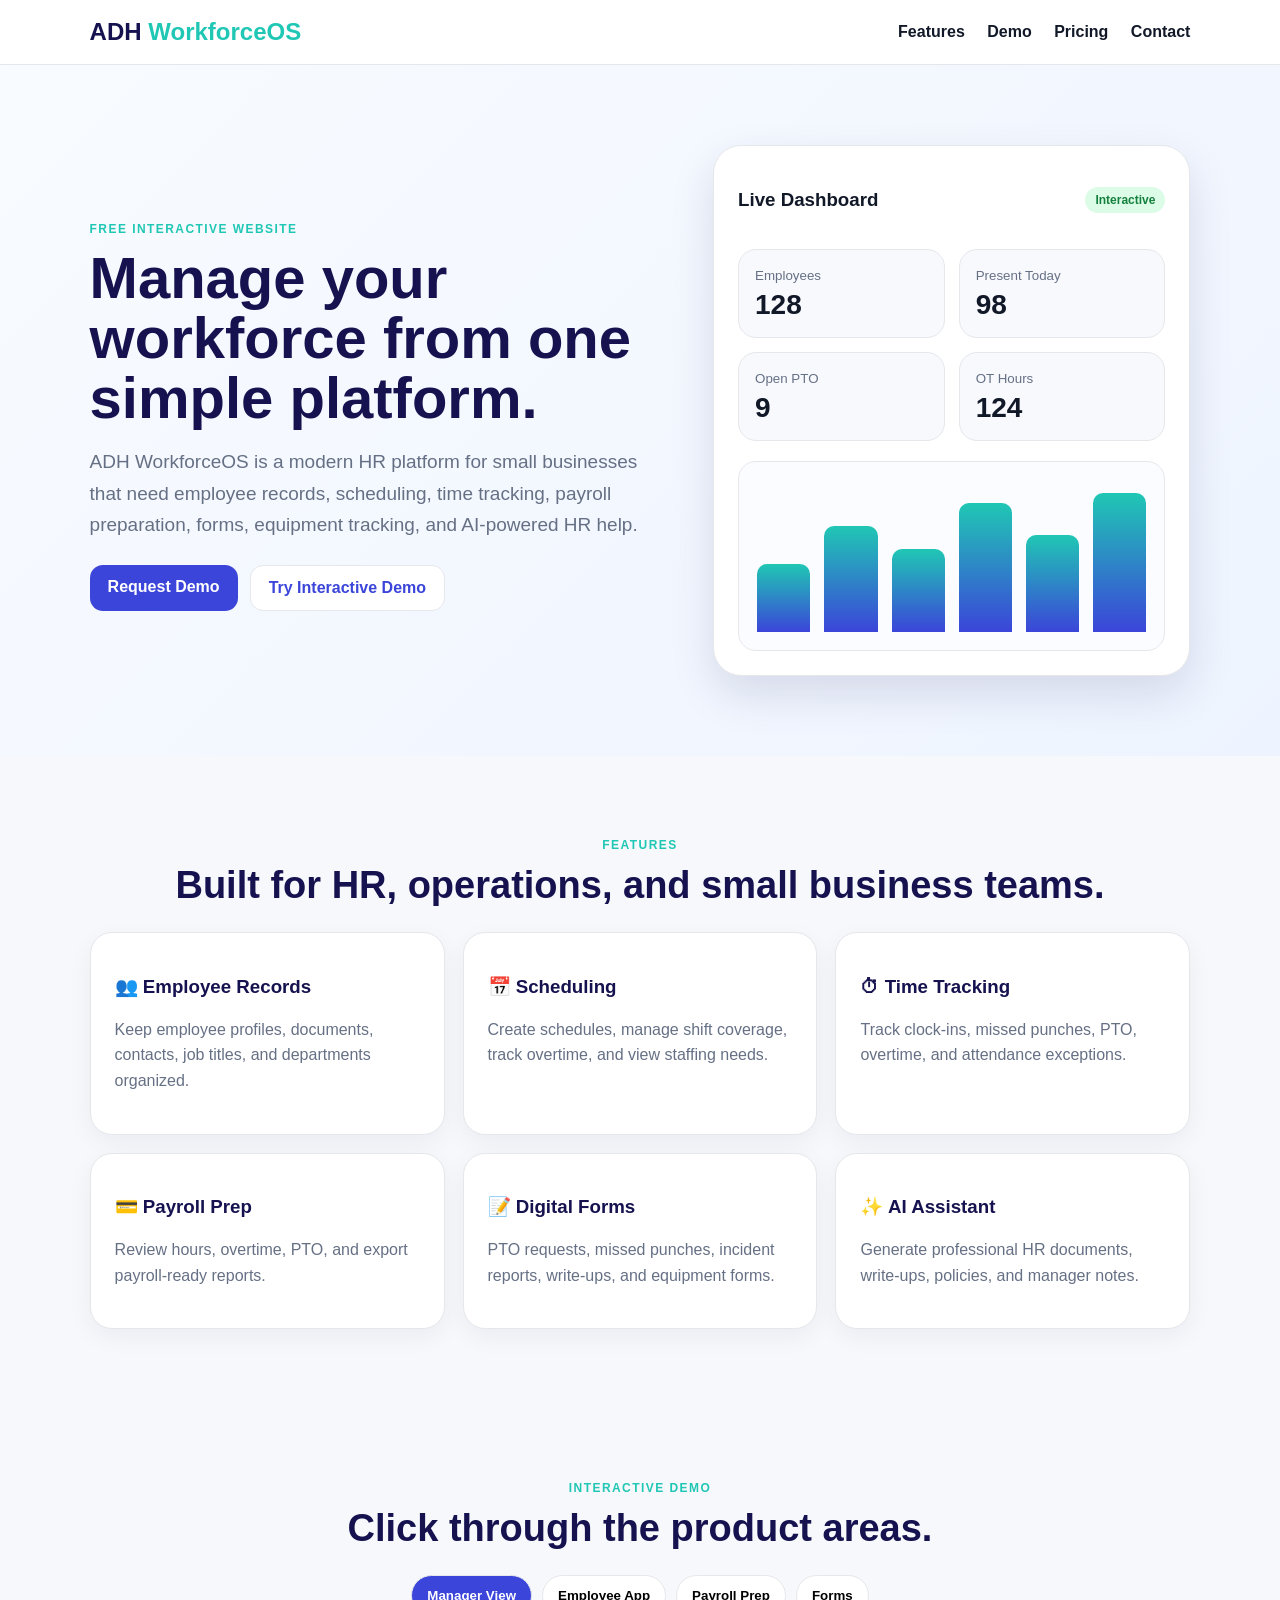
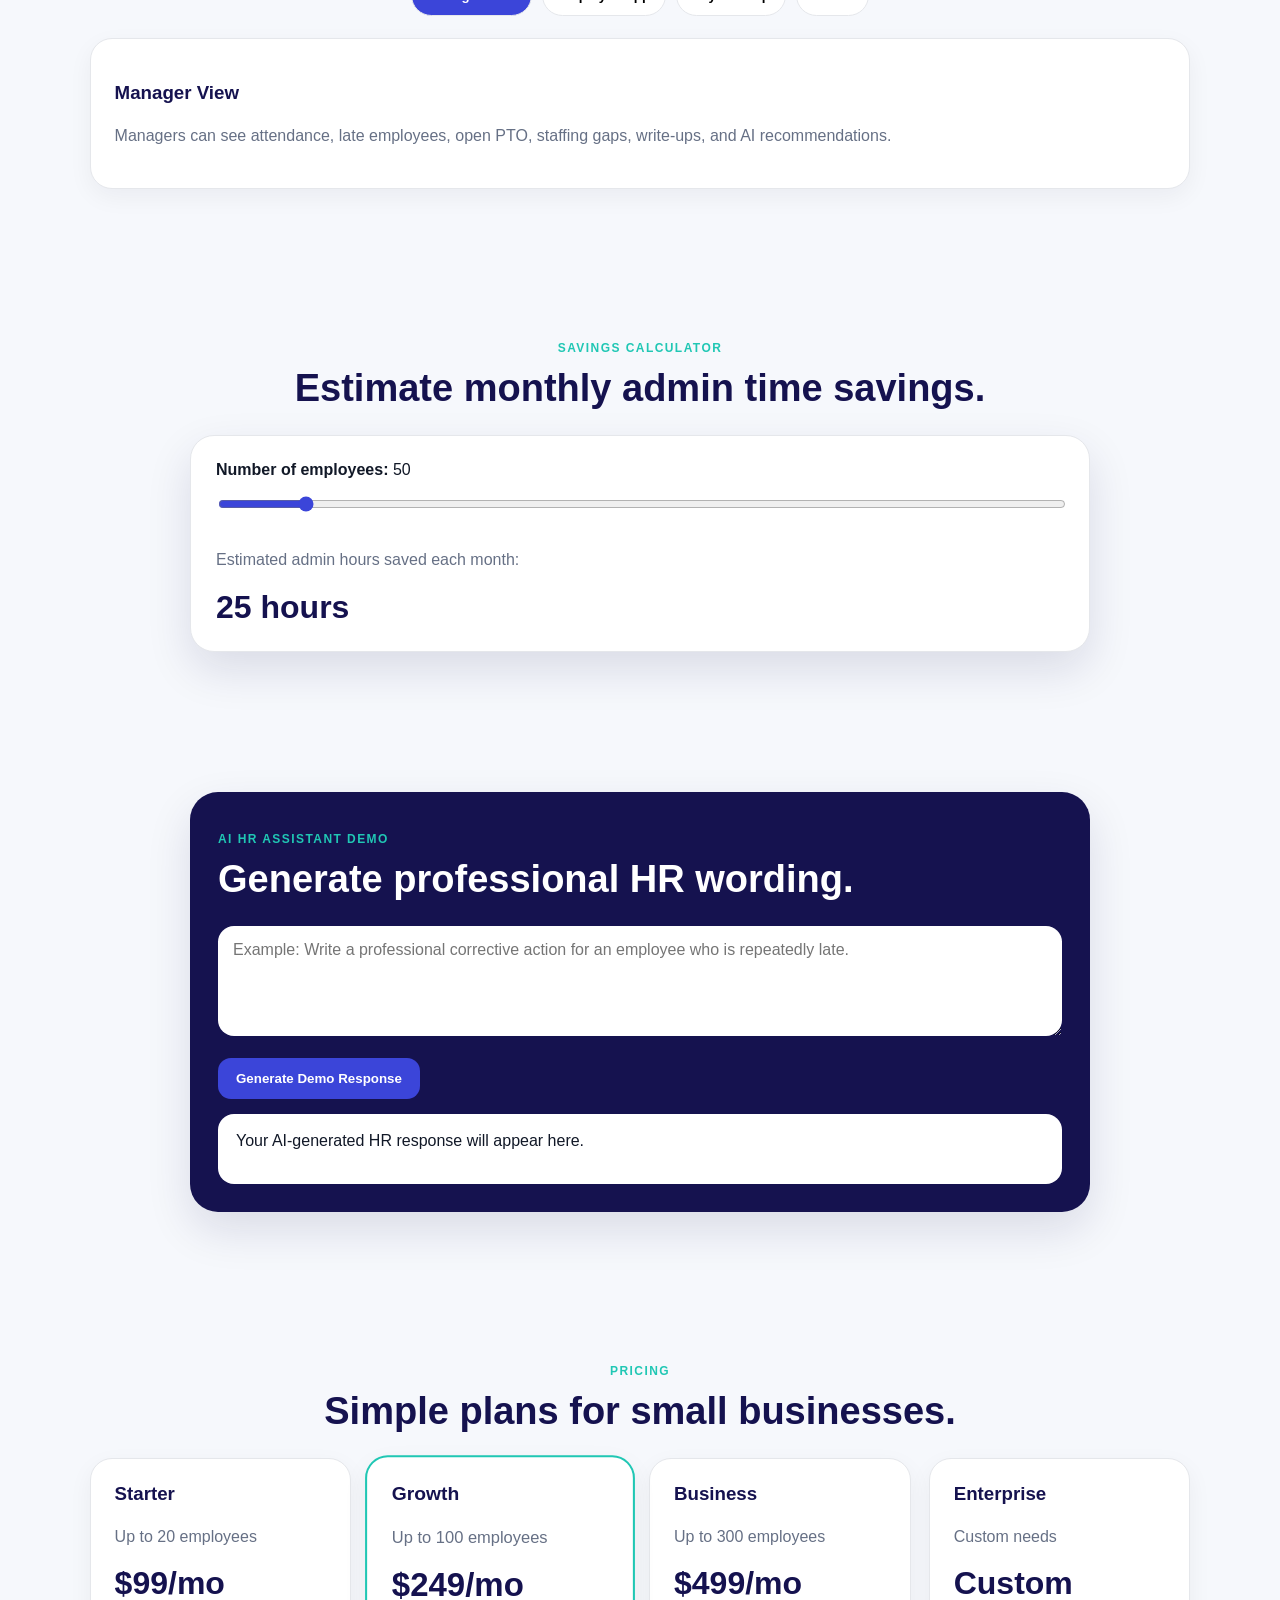
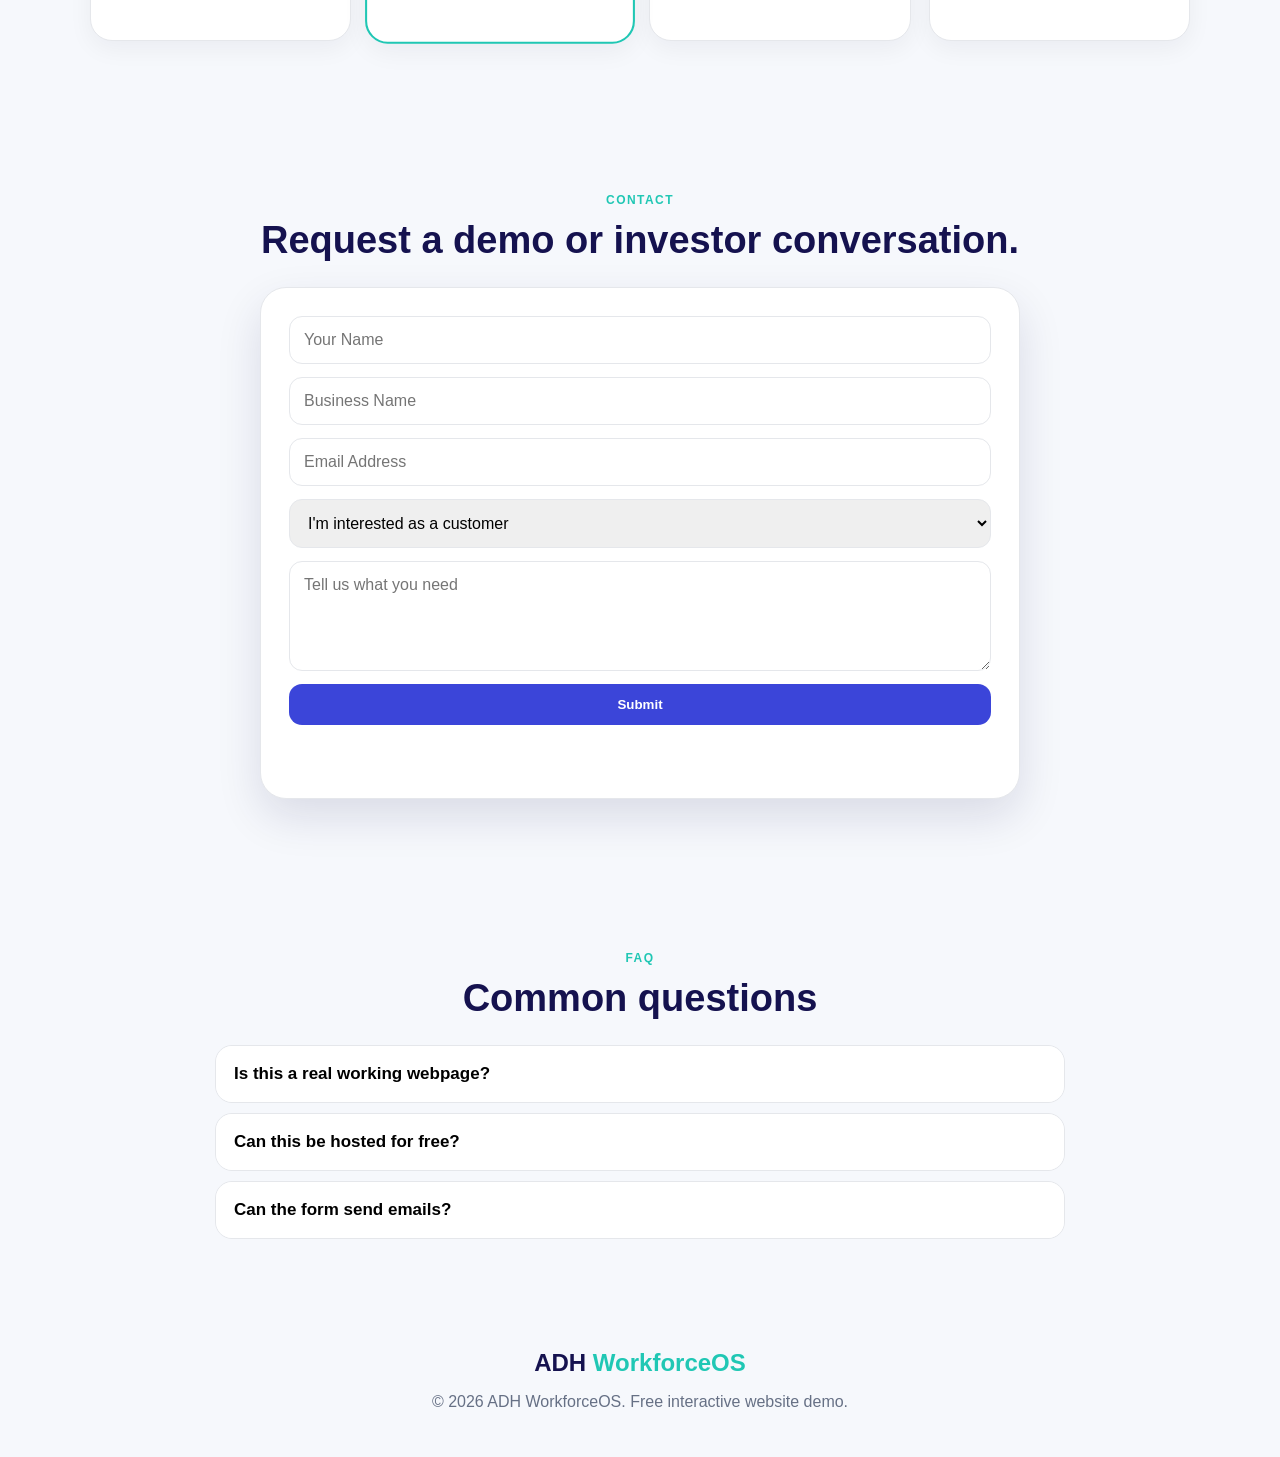
==== index.html @ 404f8a48 "Add files via upload" ====
<!DOCTYPE html>
<html lang="en">
<head>
<meta charset="UTF-8">
<meta name="viewport" content="width=device-width, initial-scale=1.0">
<title>ADH WorkforceOS | Free Interactive Demo Page</title>
<style>
:root{
  --navy:#15124f;--blue:#3b45d9;--teal:#20c7b4;--bg:#f6f8fc;--white:#fff;
  --text:#111827;--muted:#667085;--line:#e5e7eb;--shadow:0 18px 45px rgba(20,20,70,.12)
}
*{box-sizing:border-box}
html{scroll-behavior:smooth}
body{margin:0;font-family:Arial,Helvetica,sans-serif;background:var(--bg);color:var(--text)}
header{position:sticky;top:0;z-index:10;background:rgba(255,255,255,.94);border-bottom:1px solid var(--line);backdrop-filter:blur(10px);display:flex;align-items:center;justify-content:space-between;padding:18px 7%}
.logo{font-weight:900;font-size:24px;color:var(--navy)}.logo span{color:var(--teal)}
nav a{margin-left:18px;text-decoration:none;color:var(--text);font-weight:700}
.btn{border:0;border-radius:13px;padding:13px 18px;font-weight:800;text-decoration:none;cursor:pointer;display:inline-block}
.primary{background:var(--blue);color:white}.secondary{background:white;color:var(--blue);border:1px solid var(--line)}
.hero{display:grid;grid-template-columns:1.1fr .9fr;gap:40px;align-items:center;padding:80px 7%;background:linear-gradient(135deg,#f8fbff,#eef4ff)}
.eyebrow{color:var(--teal);font-weight:900;letter-spacing:.12em;text-transform:uppercase;font-size:12px}
h1{font-size:58px;line-height:1.03;margin:10px 0;color:var(--navy)}h2{font-size:38px;color:var(--navy);text-align:center;margin:0 0 25px}
.lead{font-size:19px;line-height:1.65;color:var(--muted)}
.actions{display:flex;gap:12px;flex-wrap:wrap;margin-top:25px}
.demo-card{background:white;border:1px solid var(--line);border-radius:28px;padding:24px;box-shadow:var(--shadow)}
.demo-top{display:flex;justify-content:space-between;align-items:center}.live{background:#dcfce7;color:#15803d;border-radius:999px;padding:6px 10px;font-weight:900;font-size:12px}
.stats{display:grid;grid-template-columns:repeat(2,1fr);gap:14px;margin:20px 0}
.stat{background:#f8f9fd;border:1px solid var(--line);border-radius:18px;padding:16px}.stat small{color:var(--muted)}.stat b{display:block;font-size:28px;margin-top:5px}
.chart{height:190px;border:1px solid var(--line);border-radius:18px;background:#fbfcff;display:flex;gap:14px;align-items:end;padding:18px}.bar{flex:1;background:linear-gradient(180deg,var(--teal),var(--blue));border-radius:10px 10px 0 0}
.section{padding:70px 7%}.center{text-align:center}.grid{display:grid;grid-template-columns:repeat(3,1fr);gap:18px}
.card{background:white;border:1px solid var(--line);border-radius:22px;padding:24px;box-shadow:0 8px 25px rgba(16,24,40,.05)}
.card h3{color:var(--navy)}.card p,.muted{color:var(--muted);line-height:1.6}
.tabs{display:flex;justify-content:center;gap:10px;flex-wrap:wrap;margin-bottom:22px}.tab{padding:12px 15px;border-radius:999px;border:1px solid var(--line);background:white;cursor:pointer;font-weight:800}.tab.active{background:var(--blue);color:white}
.panel{display:none}.panel.active{display:block}
.calc{max-width:900px;margin:auto;background:white;border:1px solid var(--line);border-radius:24px;padding:25px;box-shadow:var(--shadow)}
.calc input{width:100%;accent-color:var(--blue)}.result{font-size:32px;font-weight:900;color:var(--navy)}
.pricing{display:grid;grid-template-columns:repeat(4,1fr);gap:18px}.price h3{margin-top:0}.price h4{font-size:32px;color:var(--navy);margin:12px 0}.featured{border:2px solid var(--teal);transform:scale(1.03)}
.ai-box{max-width:900px;margin:auto;background:var(--navy);color:white;border-radius:28px;padding:28px;box-shadow:var(--shadow)}
.ai-box textarea{width:100%;height:110px;border:0;border-radius:16px;padding:15px;font:inherit}.ai-response{background:white;color:var(--text);border-radius:16px;padding:18px;margin-top:15px;min-height:70px}
form{max-width:760px;margin:auto;display:grid;gap:13px;background:white;border:1px solid var(--line);border-radius:26px;padding:28px;box-shadow:var(--shadow)}
input,textarea,select{padding:14px;border:1px solid var(--line);border-radius:13px;font:inherit}textarea{height:110px}
.faq{max-width:850px;margin:auto}.q{background:white;border:1px solid var(--line);border-radius:17px;margin:10px 0;overflow:hidden}.q button{width:100%;text-align:left;background:white;border:0;padding:18px;font-size:17px;font-weight:900;cursor:pointer}.answer{display:none;padding:0 18px 18px;color:var(--muted);line-height:1.6}.q.open .answer{display:block}
footer{padding:30px 7%;text-align:center;color:var(--muted)}
@media(max-width:900px){.hero,.grid,.pricing{grid-template-columns:1fr}h1{font-size:38px}nav{display:none}.featured{transform:none}}
</style>
</head>
<body>

<header>
  <div class="logo">ADH <span>WorkforceOS</span></div>
  <nav>
    <a href="#features">Features</a>
    <a href="#demo">Demo</a>
    <a href="#pricing">Pricing</a>
    <a href="#contact">Contact</a>
  </nav>
</header>

<section class="hero">
  <div>
    <p class="eyebrow">Free Interactive Website</p>
    <h1>Manage your workforce from one simple platform.</h1>
    <p class="lead">ADH WorkforceOS is a modern HR platform for small businesses that need employee records, scheduling, time tracking, payroll preparation, forms, equipment tracking, and AI-powered HR help.</p>
    <div class="actions">
      <a href="#contact" class="btn primary">Request Demo</a>
      <a href="#demo" class="btn secondary">Try Interactive Demo</a>
    </div>
  </div>
  <div class="demo-card">
    <div class="demo-top"><h3>Live Dashboard</h3><span class="live">Interactive</span></div>
    <div class="stats">
      <div class="stat"><small>Employees</small><b id="empCount">128</b></div>
      <div class="stat"><small>Present Today</small><b>98</b></div>
      <div class="stat"><small>Open PTO</small><b>9</b></div>
      <div class="stat"><small>OT Hours</small><b>124</b></div>
    </div>
    <div class="chart">
      <div class="bar" style="height:45%"></div><div class="bar" style="height:70%"></div>
      <div class="bar" style="height:55%"></div><div class="bar" style="height:85%"></div>
      <div class="bar" style="height:64%"></div><div class="bar" style="height:92%"></div>
    </div>
  </div>
</section>

<section class="section" id="features">
  <p class="eyebrow center">Features</p>
  <h2>Built for HR, operations, and small business teams.</h2>
  <div class="grid">
    <div class="card"><h3>👥 Employee Records</h3><p>Keep employee profiles, documents, contacts, job titles, and departments organized.</p></div>
    <div class="card"><h3>📅 Scheduling</h3><p>Create schedules, manage shift coverage, track overtime, and view staffing needs.</p></div>
    <div class="card"><h3>⏱ Time Tracking</h3><p>Track clock-ins, missed punches, PTO, overtime, and attendance exceptions.</p></div>
    <div class="card"><h3>💳 Payroll Prep</h3><p>Review hours, overtime, PTO, and export payroll-ready reports.</p></div>
    <div class="card"><h3>📝 Digital Forms</h3><p>PTO requests, missed punches, incident reports, write-ups, and equipment forms.</p></div>
    <div class="card"><h3>✨ AI Assistant</h3><p>Generate professional HR documents, write-ups, policies, and manager notes.</p></div>
  </div>
</section>

<section class="section" id="demo">
  <p class="eyebrow center">Interactive Demo</p>
  <h2>Click through the product areas.</h2>
  <div class="tabs">
    <button class="tab active" onclick="showTab('manager',this)">Manager View</button>
    <button class="tab" onclick="showTab('employee',this)">Employee App</button>
    <button class="tab" onclick="showTab('payroll',this)">Payroll Prep</button>
    <button class="tab" onclick="showTab('forms',this)">Forms</button>
  </div>
  <div class="panel active card" id="manager"><h3>Manager View</h3><p>Managers can see attendance, late employees, open PTO, staffing gaps, write-ups, and AI recommendations.</p></div>
  <div class="panel card" id="employee"><h3>Employee App</h3><p>Employees can clock in, view schedules, request PTO, complete forms, and read announcements.</p></div>
  <div class="panel card" id="payroll"><h3>Payroll Prep</h3><p>Admins can audit hours, review overtime, approve PTO, and export payroll files.</p></div>
  <div class="panel card" id="forms"><h3>Digital Forms</h3><p>Teams can submit missed punches, PTO requests, incident reports, and equipment checkouts.</p></div>
</section>

<section class="section">
  <p class="eyebrow center">Savings Calculator</p>
  <h2>Estimate monthly admin time savings.</h2>
  <div class="calc">
    <label><b>Number of employees:</b> <span id="empNum">50</span></label>
    <input type="range" min="10" max="500" value="50" oninput="calcSavings(this.value)">
    <p class="muted">Estimated admin hours saved each month:</p>
    <div class="result"><span id="savedHours">25</span> hours</div>
  </div>
</section>

<section class="section">
  <div class="ai-box">
    <p class="eyebrow">AI HR Assistant Demo</p>
    <h2 style="color:white;text-align:left;margin-left:0">Generate professional HR wording.</h2>
    <textarea id="aiText" placeholder="Example: Write a professional corrective action for an employee who is repeatedly late."></textarea>
    <br><br>
    <button class="btn primary" onclick="generateAI()">Generate Demo Response</button>
    <div class="ai-response" id="aiResult">Your AI-generated HR response will appear here.</div>
  </div>
</section>

<section class="section" id="pricing">
  <p class="eyebrow center">Pricing</p>
  <h2>Simple plans for small businesses.</h2>
  <div class="pricing">
    <div class="card price"><h3>Starter</h3><p>Up to 20 employees</p><h4>$99/mo</h4></div>
    <div class="card price featured"><h3>Growth</h3><p>Up to 100 employees</p><h4>$249/mo</h4></div>
    <div class="card price"><h3>Business</h3><p>Up to 300 employees</p><h4>$499/mo</h4></div>
    <div class="card price"><h3>Enterprise</h3><p>Custom needs</p><h4>Custom</h4></div>
  </div>
</section>

<section class="section" id="contact">
  <p class="eyebrow center">Contact</p>
  <h2>Request a demo or investor conversation.</h2>
  <form onsubmit="submitForm(event)">
    <input required id="name" placeholder="Your Name">
    <input required id="business" placeholder="Business Name">
    <input required id="email" placeholder="Email Address" type="email">
    <select>
      <option>I'm interested as a customer</option>
      <option>I'm interested as an investor</option>
      <option>I'm interested as a partner</option>
    </select>
    <textarea placeholder="Tell us what you need"></textarea>
    <button class="btn primary" type="submit">Submit</button>
    <p id="formMsg" class="muted"></p>
  </form>
</section>

<section class="section">
  <p class="eyebrow center">FAQ</p>
  <h2>Common questions</h2>
  <div class="faq">
    <div class="q"><button onclick="toggleFAQ(this)">Is this a real working webpage?</button><div class="answer">Yes. This is a working interactive HTML webpage. It can be opened in a browser and uploaded to a free hosting platform.</div></div>
    <div class="q"><button onclick="toggleFAQ(this)">Can this be hosted for free?</button><div class="answer">Yes. You can host it for free using GitHub Pages, Netlify, or Vercel.</div></div>
    <div class="q"><button onclick="toggleFAQ(this)">Can the form send emails?</button><div class="answer">The visual form works now. To send emails, connect it to a free service like Formspree, Netlify Forms, or a CRM.</div></div>
  </div>
</section>

<footer>
  <div class="logo">ADH <span>WorkforceOS</span></div>
  <p>© 2026 ADH WorkforceOS. Free interactive website demo.</p>
</footer>

<script>
function showTab(id, btn){
  document.querySelectorAll('.panel').forEach(p=>p.classList.remove('active'));
  document.querySelectorAll('.tab').forEach(t=>t.classList.remove('active'));
  document.getElementById(id).classList.add('active');
  btn.classList.add('active');
}
function calcSavings(val){
  document.getElementById('empNum').textContent=val;
  document.getElementById('empCount').textContent=val;
  document.getElementById('savedHours').textContent=Math.round(val*0.5);
}
function generateAI(){
  const text=document.getElementById('aiText').value || 'Create a professional HR response.';
  document.getElementById('aiResult').innerHTML='<b>Demo AI Response:</b> Based on your request, here is a professional HR-safe draft: Please document the concern clearly, reference the attendance or workplace policy, outline expectations moving forward, and provide the employee an opportunity to respond. This should be reviewed by management before final use.';
}
function submitForm(e){
  e.preventDefault();
  const name=document.getElementById('name').value;
  document.getElementById('formMsg').textContent='Thank you, '+name+'. Your demo request has been captured in this webpage demo. Connect the form to email when you publish.';
}
function toggleFAQ(btn){
  btn.parentElement.classList.toggle('open');
}
</script>

</body>
</html>
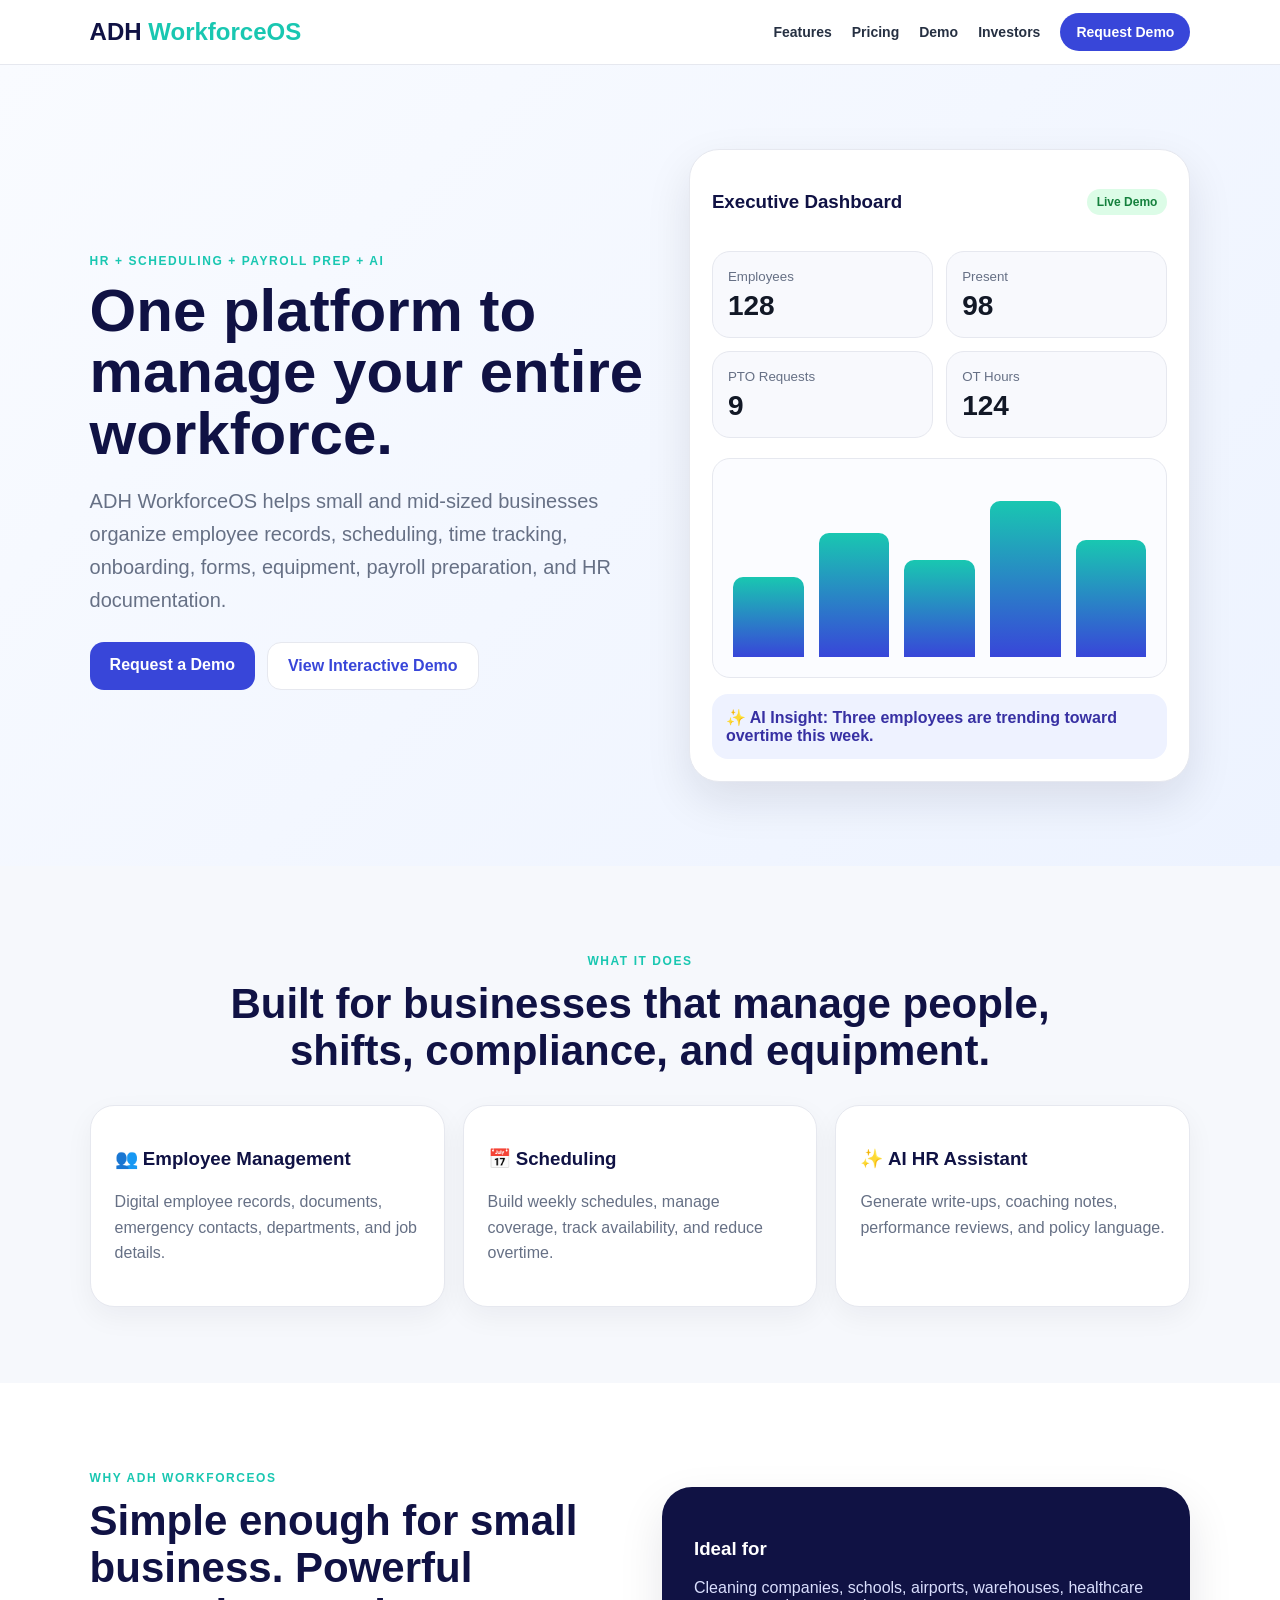
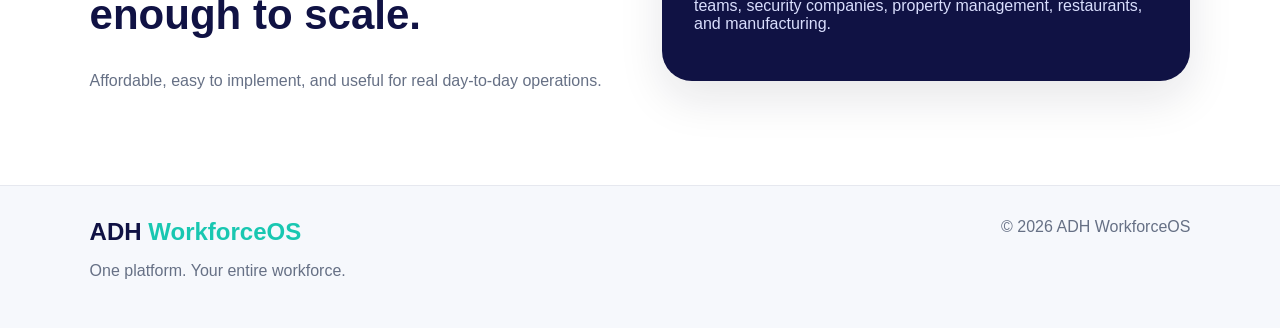
==== commit 9db14274: "Add files via upload" ====
--- a/index.html
+++ b/index.html
@@ -1,207 +1,5 @@
-
-<!DOCTYPE html>
-<html lang="en">
-<head>
-<meta charset="UTF-8">
-<meta name="viewport" content="width=device-width, initial-scale=1.0">
-<title>ADH WorkforceOS | Free Interactive Demo Page</title>
-<style>
-:root{
-  --navy:#15124f;--blue:#3b45d9;--teal:#20c7b4;--bg:#f6f8fc;--white:#fff;
-  --text:#111827;--muted:#667085;--line:#e5e7eb;--shadow:0 18px 45px rgba(20,20,70,.12)
-}
-*{box-sizing:border-box}
-html{scroll-behavior:smooth}
-body{margin:0;font-family:Arial,Helvetica,sans-serif;background:var(--bg);color:var(--text)}
-header{position:sticky;top:0;z-index:10;background:rgba(255,255,255,.94);border-bottom:1px solid var(--line);backdrop-filter:blur(10px);display:flex;align-items:center;justify-content:space-between;padding:18px 7%}
-.logo{font-weight:900;font-size:24px;color:var(--navy)}.logo span{color:var(--teal)}
-nav a{margin-left:18px;text-decoration:none;color:var(--text);font-weight:700}
-.btn{border:0;border-radius:13px;padding:13px 18px;font-weight:800;text-decoration:none;cursor:pointer;display:inline-block}
-.primary{background:var(--blue);color:white}.secondary{background:white;color:var(--blue);border:1px solid var(--line)}
-.hero{display:grid;grid-template-columns:1.1fr .9fr;gap:40px;align-items:center;padding:80px 7%;background:linear-gradient(135deg,#f8fbff,#eef4ff)}
-.eyebrow{color:var(--teal);font-weight:900;letter-spacing:.12em;text-transform:uppercase;font-size:12px}
-h1{font-size:58px;line-height:1.03;margin:10px 0;color:var(--navy)}h2{font-size:38px;color:var(--navy);text-align:center;margin:0 0 25px}
-.lead{font-size:19px;line-height:1.65;color:var(--muted)}
-.actions{display:flex;gap:12px;flex-wrap:wrap;margin-top:25px}
-.demo-card{background:white;border:1px solid var(--line);border-radius:28px;padding:24px;box-shadow:var(--shadow)}
-.demo-top{display:flex;justify-content:space-between;align-items:center}.live{background:#dcfce7;color:#15803d;border-radius:999px;padding:6px 10px;font-weight:900;font-size:12px}
-.stats{display:grid;grid-template-columns:repeat(2,1fr);gap:14px;margin:20px 0}
-.stat{background:#f8f9fd;border:1px solid var(--line);border-radius:18px;padding:16px}.stat small{color:var(--muted)}.stat b{display:block;font-size:28px;margin-top:5px}
-.chart{height:190px;border:1px solid var(--line);border-radius:18px;background:#fbfcff;display:flex;gap:14px;align-items:end;padding:18px}.bar{flex:1;background:linear-gradient(180deg,var(--teal),var(--blue));border-radius:10px 10px 0 0}
-.section{padding:70px 7%}.center{text-align:center}.grid{display:grid;grid-template-columns:repeat(3,1fr);gap:18px}
-.card{background:white;border:1px solid var(--line);border-radius:22px;padding:24px;box-shadow:0 8px 25px rgba(16,24,40,.05)}
-.card h3{color:var(--navy)}.card p,.muted{color:var(--muted);line-height:1.6}
-.tabs{display:flex;justify-content:center;gap:10px;flex-wrap:wrap;margin-bottom:22px}.tab{padding:12px 15px;border-radius:999px;border:1px solid var(--line);background:white;cursor:pointer;font-weight:800}.tab.active{background:var(--blue);color:white}
-.panel{display:none}.panel.active{display:block}
-.calc{max-width:900px;margin:auto;background:white;border:1px solid var(--line);border-radius:24px;padding:25px;box-shadow:var(--shadow)}
-.calc input{width:100%;accent-color:var(--blue)}.result{font-size:32px;font-weight:900;color:var(--navy)}
-.pricing{display:grid;grid-template-columns:repeat(4,1fr);gap:18px}.price h3{margin-top:0}.price h4{font-size:32px;color:var(--navy);margin:12px 0}.featured{border:2px solid var(--teal);transform:scale(1.03)}
-.ai-box{max-width:900px;margin:auto;background:var(--navy);color:white;border-radius:28px;padding:28px;box-shadow:var(--shadow)}
-.ai-box textarea{width:100%;height:110px;border:0;border-radius:16px;padding:15px;font:inherit}.ai-response{background:white;color:var(--text);border-radius:16px;padding:18px;margin-top:15px;min-height:70px}
-form{max-width:760px;margin:auto;display:grid;gap:13px;background:white;border:1px solid var(--line);border-radius:26px;padding:28px;box-shadow:var(--shadow)}
-input,textarea,select{padding:14px;border:1px solid var(--line);border-radius:13px;font:inherit}textarea{height:110px}
-.faq{max-width:850px;margin:auto}.q{background:white;border:1px solid var(--line);border-radius:17px;margin:10px 0;overflow:hidden}.q button{width:100%;text-align:left;background:white;border:0;padding:18px;font-size:17px;font-weight:900;cursor:pointer}.answer{display:none;padding:0 18px 18px;color:var(--muted);line-height:1.6}.q.open .answer{display:block}
-footer{padding:30px 7%;text-align:center;color:var(--muted)}
-@media(max-width:900px){.hero,.grid,.pricing{grid-template-columns:1fr}h1{font-size:38px}nav{display:none}.featured{transform:none}}
-</style>
-</head>
-<body>
-
-<header>
-  <div class="logo">ADH <span>WorkforceOS</span></div>
-  <nav>
-    <a href="#features">Features</a>
-    <a href="#demo">Demo</a>
-    <a href="#pricing">Pricing</a>
-    <a href="#contact">Contact</a>
-  </nav>
-</header>
-
-<section class="hero">
-  <div>
-    <p class="eyebrow">Free Interactive Website</p>
-    <h1>Manage your workforce from one simple platform.</h1>
-    <p class="lead">ADH WorkforceOS is a modern HR platform for small businesses that need employee records, scheduling, time tracking, payroll preparation, forms, equipment tracking, and AI-powered HR help.</p>
-    <div class="actions">
-      <a href="#contact" class="btn primary">Request Demo</a>
-      <a href="#demo" class="btn secondary">Try Interactive Demo</a>
-    </div>
-  </div>
-  <div class="demo-card">
-    <div class="demo-top"><h3>Live Dashboard</h3><span class="live">Interactive</span></div>
-    <div class="stats">
-      <div class="stat"><small>Employees</small><b id="empCount">128</b></div>
-      <div class="stat"><small>Present Today</small><b>98</b></div>
-      <div class="stat"><small>Open PTO</small><b>9</b></div>
-      <div class="stat"><small>OT Hours</small><b>124</b></div>
-    </div>
-    <div class="chart">
-      <div class="bar" style="height:45%"></div><div class="bar" style="height:70%"></div>
-      <div class="bar" style="height:55%"></div><div class="bar" style="height:85%"></div>
-      <div class="bar" style="height:64%"></div><div class="bar" style="height:92%"></div>
-    </div>
-  </div>
-</section>
-
-<section class="section" id="features">
-  <p class="eyebrow center">Features</p>
-  <h2>Built for HR, operations, and small business teams.</h2>
-  <div class="grid">
-    <div class="card"><h3>👥 Employee Records</h3><p>Keep employee profiles, documents, contacts, job titles, and departments organized.</p></div>
-    <div class="card"><h3>📅 Scheduling</h3><p>Create schedules, manage shift coverage, track overtime, and view staffing needs.</p></div>
-    <div class="card"><h3>⏱ Time Tracking</h3><p>Track clock-ins, missed punches, PTO, overtime, and attendance exceptions.</p></div>
-    <div class="card"><h3>💳 Payroll Prep</h3><p>Review hours, overtime, PTO, and export payroll-ready reports.</p></div>
-    <div class="card"><h3>📝 Digital Forms</h3><p>PTO requests, missed punches, incident reports, write-ups, and equipment forms.</p></div>
-    <div class="card"><h3>✨ AI Assistant</h3><p>Generate professional HR documents, write-ups, policies, and manager notes.</p></div>
-  </div>
-</section>
-
-<section class="section" id="demo">
-  <p class="eyebrow center">Interactive Demo</p>
-  <h2>Click through the product areas.</h2>
-  <div class="tabs">
-    <button class="tab active" onclick="showTab('manager',this)">Manager View</button>
-    <button class="tab" onclick="showTab('employee',this)">Employee App</button>
-    <button class="tab" onclick="showTab('payroll',this)">Payroll Prep</button>
-    <button class="tab" onclick="showTab('forms',this)">Forms</button>
-  </div>
-  <div class="panel active card" id="manager"><h3>Manager View</h3><p>Managers can see attendance, late employees, open PTO, staffing gaps, write-ups, and AI recommendations.</p></div>
-  <div class="panel card" id="employee"><h3>Employee App</h3><p>Employees can clock in, view schedules, request PTO, complete forms, and read announcements.</p></div>
-  <div class="panel card" id="payroll"><h3>Payroll Prep</h3><p>Admins can audit hours, review overtime, approve PTO, and export payroll files.</p></div>
-  <div class="panel card" id="forms"><h3>Digital Forms</h3><p>Teams can submit missed punches, PTO requests, incident reports, and equipment checkouts.</p></div>
-</section>
-
-<section class="section">
-  <p class="eyebrow center">Savings Calculator</p>
-  <h2>Estimate monthly admin time savings.</h2>
-  <div class="calc">
-    <label><b>Number of employees:</b> <span id="empNum">50</span></label>
-    <input type="range" min="10" max="500" value="50" oninput="calcSavings(this.value)">
-    <p class="muted">Estimated admin hours saved each month:</p>
-    <div class="result"><span id="savedHours">25</span> hours</div>
-  </div>
-</section>
-
-<section class="section">
-  <div class="ai-box">
-    <p class="eyebrow">AI HR Assistant Demo</p>
-    <h2 style="color:white;text-align:left;margin-left:0">Generate professional HR wording.</h2>
-    <textarea id="aiText" placeholder="Example: Write a professional corrective action for an employee who is repeatedly late."></textarea>
-    <br><br>
-    <button class="btn primary" onclick="generateAI()">Generate Demo Response</button>
-    <div class="ai-response" id="aiResult">Your AI-generated HR response will appear here.</div>
-  </div>
-</section>
-
-<section class="section" id="pricing">
-  <p class="eyebrow center">Pricing</p>
-  <h2>Simple plans for small businesses.</h2>
-  <div class="pricing">
-    <div class="card price"><h3>Starter</h3><p>Up to 20 employees</p><h4>$99/mo</h4></div>
-    <div class="card price featured"><h3>Growth</h3><p>Up to 100 employees</p><h4>$249/mo</h4></div>
-    <div class="card price"><h3>Business</h3><p>Up to 300 employees</p><h4>$499/mo</h4></div>
-    <div class="card price"><h3>Enterprise</h3><p>Custom needs</p><h4>Custom</h4></div>
-  </div>
-</section>
-
-<section class="section" id="contact">
-  <p class="eyebrow center">Contact</p>
-  <h2>Request a demo or investor conversation.</h2>
-  <form onsubmit="submitForm(event)">
-    <input required id="name" placeholder="Your Name">
-    <input required id="business" placeholder="Business Name">
-    <input required id="email" placeholder="Email Address" type="email">
-    <select>
-      <option>I'm interested as a customer</option>
-      <option>I'm interested as an investor</option>
-      <option>I'm interested as a partner</option>
-    </select>
-    <textarea placeholder="Tell us what you need"></textarea>
-    <button class="btn primary" type="submit">Submit</button>
-    <p id="formMsg" class="muted"></p>
-  </form>
-</section>
-
-<section class="section">
-  <p class="eyebrow center">FAQ</p>
-  <h2>Common questions</h2>
-  <div class="faq">
-    <div class="q"><button onclick="toggleFAQ(this)">Is this a real working webpage?</button><div class="answer">Yes. This is a working interactive HTML webpage. It can be opened in a browser and uploaded to a free hosting platform.</div></div>
-    <div class="q"><button onclick="toggleFAQ(this)">Can this be hosted for free?</button><div class="answer">Yes. You can host it for free using GitHub Pages, Netlify, or Vercel.</div></div>
-    <div class="q"><button onclick="toggleFAQ(this)">Can the form send emails?</button><div class="answer">The visual form works now. To send emails, connect it to a free service like Formspree, Netlify Forms, or a CRM.</div></div>
-  </div>
-</section>
-
-<footer>
-  <div class="logo">ADH <span>WorkforceOS</span></div>
-  <p>© 2026 ADH WorkforceOS. Free interactive website demo.</p>
-</footer>
-
-<script>
-function showTab(id, btn){
-  document.querySelectorAll('.panel').forEach(p=>p.classList.remove('active'));
-  document.querySelectorAll('.tab').forEach(t=>t.classList.remove('active'));
-  document.getElementById(id).classList.add('active');
-  btn.classList.add('active');
-}
-function calcSavings(val){
-  document.getElementById('empNum').textContent=val;
-  document.getElementById('empCount').textContent=val;
-  document.getElementById('savedHours').textContent=Math.round(val*0.5);
-}
-function generateAI(){
-  const text=document.getElementById('aiText').value || 'Create a professional HR response.';
-  document.getElementById('aiResult').innerHTML='<b>Demo AI Response:</b> Based on your request, here is a professional HR-safe draft: Please document the concern clearly, reference the attendance or workplace policy, outline expectations moving forward, and provide the employee an opportunity to respond. This should be reviewed by management before final use.';
-}
-function submitForm(e){
-  e.preventDefault();
-  const name=document.getElementById('name').value;
-  document.getElementById('formMsg').textContent='Thank you, '+name+'. Your demo request has been captured in this webpage demo. Connect the form to email when you publish.';
-}
-function toggleFAQ(btn){
-  btn.parentElement.classList.toggle('open');
-}
-</script>
-
-</body>
-</html>
+<!DOCTYPE html><html lang="en"><head><meta charset="UTF-8"><meta name="viewport" content="width=device-width, initial-scale=1.0"><title>Home | ADH WorkforceOS</title><link rel="stylesheet" href="styles.css"></head><body><header class="header"><a class="logo" href="index.html">ADH <span>WorkforceOS</span></a><nav class="nav"><a href="features.html">Features</a><a href="pricing.html">Pricing</a><a href="demo.html">Demo</a><a href="investors.html">Investors</a><a href="contact.html" class="cta">Request Demo</a></nav></header>
+<section class="hero"><div><p class="eyebrow">HR + Scheduling + Payroll Prep + AI</p><h1>One platform to manage your entire workforce.</h1><p class="lead">ADH WorkforceOS helps small and mid-sized businesses organize employee records, scheduling, time tracking, onboarding, forms, equipment, payroll preparation, and HR documentation.</p><div class="actions"><a href="contact.html" class="btn primary">Request a Demo</a><a href="demo.html" class="btn secondary">View Interactive Demo</a></div></div><div class="dashboard"><div class="topline"><h3>Executive Dashboard</h3><span class="badge">Live Demo</span></div><div class="stats"><div class="stat"><small>Employees</small><b>128</b></div><div class="stat"><small>Present</small><b>98</b></div><div class="stat"><small>PTO Requests</small><b>9</b></div><div class="stat"><small>OT Hours</small><b>124</b></div></div><div class="chart"><div class="bar" style="height:45%"></div><div class="bar" style="height:70%"></div><div class="bar" style="height:55%"></div><div class="bar" style="height:88%"></div><div class="bar" style="height:66%"></div></div><div class="ai-note">✨ AI Insight: Three employees are trending toward overtime this week.</div></div></section>
+<section class="section"><p class="eyebrow center">What It Does</p><h2>Built for businesses that manage people, shifts, compliance, and equipment.</h2><div class="grid"><div class="card"><h3>👥 Employee Management</h3><p>Digital employee records, documents, emergency contacts, departments, and job details.</p></div><div class="card"><h3>📅 Scheduling</h3><p>Build weekly schedules, manage coverage, track availability, and reduce overtime.</p></div><div class="card"><h3>✨ AI HR Assistant</h3><p>Generate write-ups, coaching notes, performance reviews, and policy language.</p></div></div></section>
+<section class="section white"><div class="split"><div><p class="eyebrow">Why ADH WorkforceOS</p><h2 style="text-align:left">Simple enough for small business. Powerful enough to scale.</h2><p class="muted">Affordable, easy to implement, and useful for real day-to-day operations.</p></div><div class="panel"><h3>Ideal for</h3><p>Cleaning companies, schools, airports, warehouses, healthcare teams, security companies, property management, restaurants, and manufacturing.</p></div></div></section>
+<footer class="footer"><div><b class="logo">ADH <span>WorkforceOS</span></b><p>One platform. Your entire workforce.</p></div><div>© 2026 ADH WorkforceOS</div></footer><script src="script.js"></script></body></html>
--- a/styles.css
+++ b/styles.css
@@ -0,0 +1 @@
+ :root{--navy:#101244;--blue:#3846d9;--teal:#19c7b1;--bg:#f6f8fc;--white:#fff;--text:#121826;--muted:#667085;--line:#e6e8ef;--shadow:0 18px 45px rgba(16,24,40,.10)}*{box-sizing:border-box}html{scroll-behavior:smooth}body{margin:0;font-family:Arial,Helvetica,sans-serif;background:var(--bg);color:var(--text)}a{text-decoration:none;color:inherit}.header{position:sticky;top:0;z-index:10;background:rgba(255,255,255,.94);border-bottom:1px solid var(--line);display:flex;justify-content:space-between;align-items:center;padding:18px 7%}.logo{font-size:24px;font-weight:900;color:var(--navy)}.logo span{color:var(--teal)}.nav a{margin-left:20px;color:#263042;font-weight:800;font-size:14px}.nav .cta{background:var(--blue);color:white;padding:11px 16px;border-radius:999px}.btn{display:inline-block;border:0;border-radius:14px;padding:14px 20px;font-weight:900;cursor:pointer}.primary{background:var(--blue);color:white}.secondary{background:white;color:var(--blue);border:1px solid var(--line)}.hero{padding:84px 7%;display:grid;grid-template-columns:1.05fr .95fr;gap:45px;align-items:center;background:linear-gradient(135deg,#f9fbff,#edf3ff)}.eyebrow{color:var(--teal);font-weight:900;text-transform:uppercase;letter-spacing:.13em;font-size:12px}h1{font-size:60px;line-height:1.03;margin:12px 0 18px;color:var(--navy)}h2{font-size:42px;line-height:1.12;text-align:center;margin:0 auto 30px;color:var(--navy);max-width:900px}h3{color:var(--navy)}.lead{font-size:20px;line-height:1.65;color:var(--muted);max-width:700px}.actions{display:flex;gap:12px;flex-wrap:wrap;margin-top:25px}.dashboard{background:white;border:1px solid var(--line);border-radius:30px;padding:22px;box-shadow:var(--shadow)}.topline{display:flex;justify-content:space-between;align-items:center}.badge{background:#dcfce7;color:#15803d;border-radius:999px;padding:6px 10px;font-weight:900;font-size:12px}.stats{display:grid;grid-template-columns:repeat(2,1fr);gap:13px;margin:20px 0}.stat{background:#f8f9fd;border:1px solid var(--line);border-radius:18px;padding:15px}.stat small{color:var(--muted)}.stat b{font-size:28px;display:block;margin-top:5px}.chart{height:220px;border:1px solid var(--line);border-radius:18px;background:#fbfcff;display:flex;align-items:end;gap:15px;padding:20px}.bar{flex:1;border-radius:10px 10px 0 0;background:linear-gradient(180deg,var(--teal),var(--blue))}.ai-note{margin-top:16px;background:#eef2ff;color:#3730a3;border-radius:16px;padding:14px;font-weight:800}.section{padding:76px 7%}.white{background:white}.center{text-align:center}.grid{display:grid;grid-template-columns:repeat(3,1fr);gap:18px}.grid4{display:grid;grid-template-columns:repeat(4,1fr);gap:18px}.card{background:white;border:1px solid var(--line);border-radius:24px;padding:24px;box-shadow:0 10px 28px rgba(16,24,40,.05)}.card p,.muted,li{color:var(--muted);line-height:1.6}.split{display:grid;grid-template-columns:1fr 1fr;gap:44px;align-items:center}.panel{background:var(--navy);color:white;border-radius:30px;padding:32px;box-shadow:var(--shadow)}.panel h2,.panel h3{color:white;text-align:left}.panel p{color:#d9defd}.price h4{font-size:34px;margin:10px 0;color:var(--navy)}.featured{border:2px solid var(--teal);transform:scale(1.03)}.form{max-width:760px;margin:auto;background:white;border:1px solid var(--line);border-radius:26px;padding:28px;box-shadow:var(--shadow);display:grid;gap:13px}input,textarea,select{padding:14px;border:1px solid var(--line);border-radius:13px;font:inherit}textarea{height:120px}.footer{padding:32px 7%;border-top:1px solid var(--line);display:flex;justify-content:space-between;gap:20px;flex-wrap:wrap;color:var(--muted)}.tabs{display:flex;justify-content:center;gap:10px;flex-wrap:wrap;margin:20px 0}.tab{border:1px solid var(--line);background:white;padding:12px 16px;border-radius:999px;font-weight:900;cursor:pointer}.tab.active{background:var(--blue);color:white}.demo-screen{display:none}.demo-screen.active{display:block}.faq-item{background:white;border:1px solid var(--line);border-radius:16px;margin:10px auto;max-width:850px;overflow:hidden}.faq-item button{width:100%;padding:18px;background:white;border:0;text-align:left;font-weight:900;font-size:16px}.faq-answer{display:none;padding:0 18px 18px;color:var(--muted);line-height:1.6}.faq-item.open .faq-answer{display:block}@media(max-width:950px){.hero,.split,.grid,.grid4{grid-template-columns:1fr}.nav{display:none}h1{font-size:40px}h2{font-size:31px}.featured{transform:none}} 
